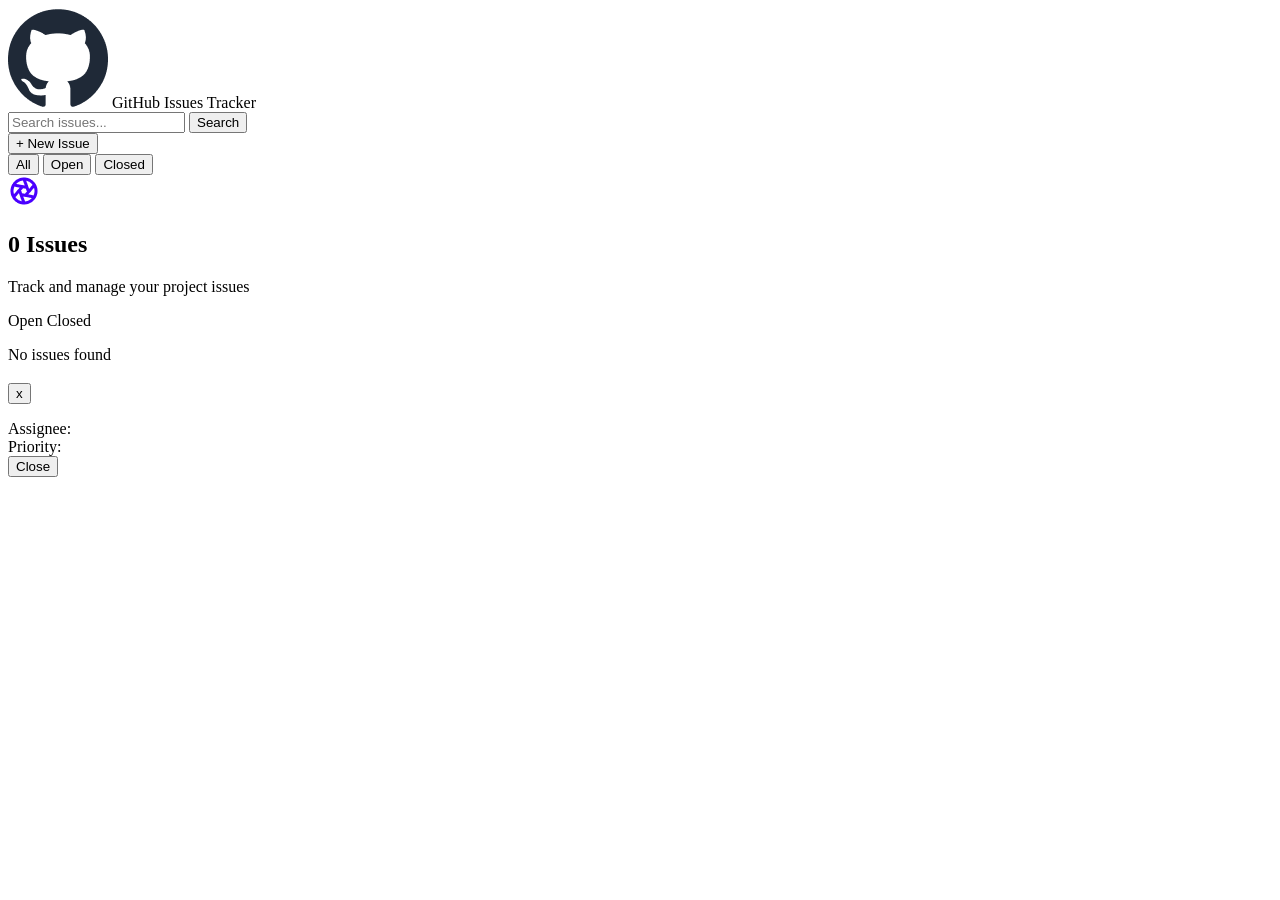
==== main.html @ 6d7fa6a0 "added main page HTML with navbar, tab section, cards grid, and modal structure" ====
<!DOCTYPE html>
<html lang="en">

<head>
    <meta charset="UTF-8">
    <meta name="viewport" content="width=device-width, initial-scale=1.0">
    <title>GitHub Issues Tracker - Login</title>
    <link rel="preconnect" href="https://fonts.googleapis.com">
    <link rel="preconnect" href="https://fonts.gstatic.com" crossorigin>
    <link
        href="https://fonts.googleapis.com/css2?family=Geist:wght@100..900&family=Inter:ital,opsz,wght@0,14..32,100..900;1,14..32,100..900&display=swap"
        rel="stylesheet">
    <title>GitHub Issues Tracker</title>
</head>

<body>

    <nav class="navbar">
        <div class="nav-inner">
            <div class="nav-brand">
                <img class="nav-logo" src="./assets/github-logo.png" alt="GitHub Logo">
                <span class="nav-title">GitHub Issues Tracker</span>
            </div>
            <div class="nav-right">
                <div class="search-wrap">
                    <input type="text" class="search-input" id="search-input" placeholder="Search issues...">
                    <button class="search-btn" onclick="handleSearch()">Search</button>
                </div>
                <button class="new-issue-btn">+ New Issue</button>
            </div>
        </div>
    </nav>

    <div class="main-content">

        <div class="tab-section">
            <div class="tab-wrap">
                <button class="tab-btn active-tab" id="tab-All" onclick="switchTab('All')">All</button>
                <button class="tab-btn" id="tab-Open" onclick="switchTab('Open')">Open</button>
                <button class="tab-btn" id="tab-Closed" onclick="switchTab('Closed')">Closed</button>
            </div>
        </div>

        <div class="issues-container">
            <div class="issues-header">
                <div class="issues-header-left">

                    <div class="header-icon-wrap">
                        <img class="header-icon" src="./assets/Aperture.png" alt="">
                    </div>
                    <div>
                        <h2 class="issues-count-text" id="issues-count-text">0 Issues</h2>
                        <p class="issues-sub">Track and manage your project issues</p>
                    </div>
                </div>
                <div class="issues-header-right">
                    <span class="legend open-legend">Open</span>
                    <span class="legend closed-legend">Closed</span>
                </div>
            </div>

            <div class="spinner-wrap" id="spinner-wrap">
                <div class="spinner"></div>
            </div>

            <div class="cards-grid" id="cards-grid"></div>

            <div class="empty-state hidden" id="empty-state">
                <p class="empty-text">No issues found</p>
            </div>
        </div>

    </div>

    <div class="modal-overlay hidden" id="modal-overlay" onclick="closeModal(event)">
        <div class="modal-box" id="modal-box">
            <div class="modal-header">
                <div class="modal-status-icon" id="modal-status-icon"></div>
                <div class="modal-header-info">
                    <h3 class="modal-title" id="modal-title"></h3>
                    <p class="modal-meta" id="modal-meta"></p>
                </div>
                <button class="modal-close-btn" onclick="closeModalBtn()">x</button>
            </div>

            <div class="modal-labels-row" id="modal-labels-row"></div>

            <p class="modal-description" id="modal-description"></p>

            <div class="modal-details">
                <div class="modal-detail-row">
                    <span class="modal-detail-label">Assignee:</span>
                    <span class="modal-detail-value" id="modal-assignee"></span>
                </div>
                <div class="modal-detail-row">
                    <span class="modal-detail-label">Priority:</span>
                    <span class="modal-detail-value" id="modal-priority"></span>
                </div>
            </div>

            <button class="modal-close-issue-btn" onclick="closeModalBtn()">Close</button>
        </div>
    </div>

</body>

</html>
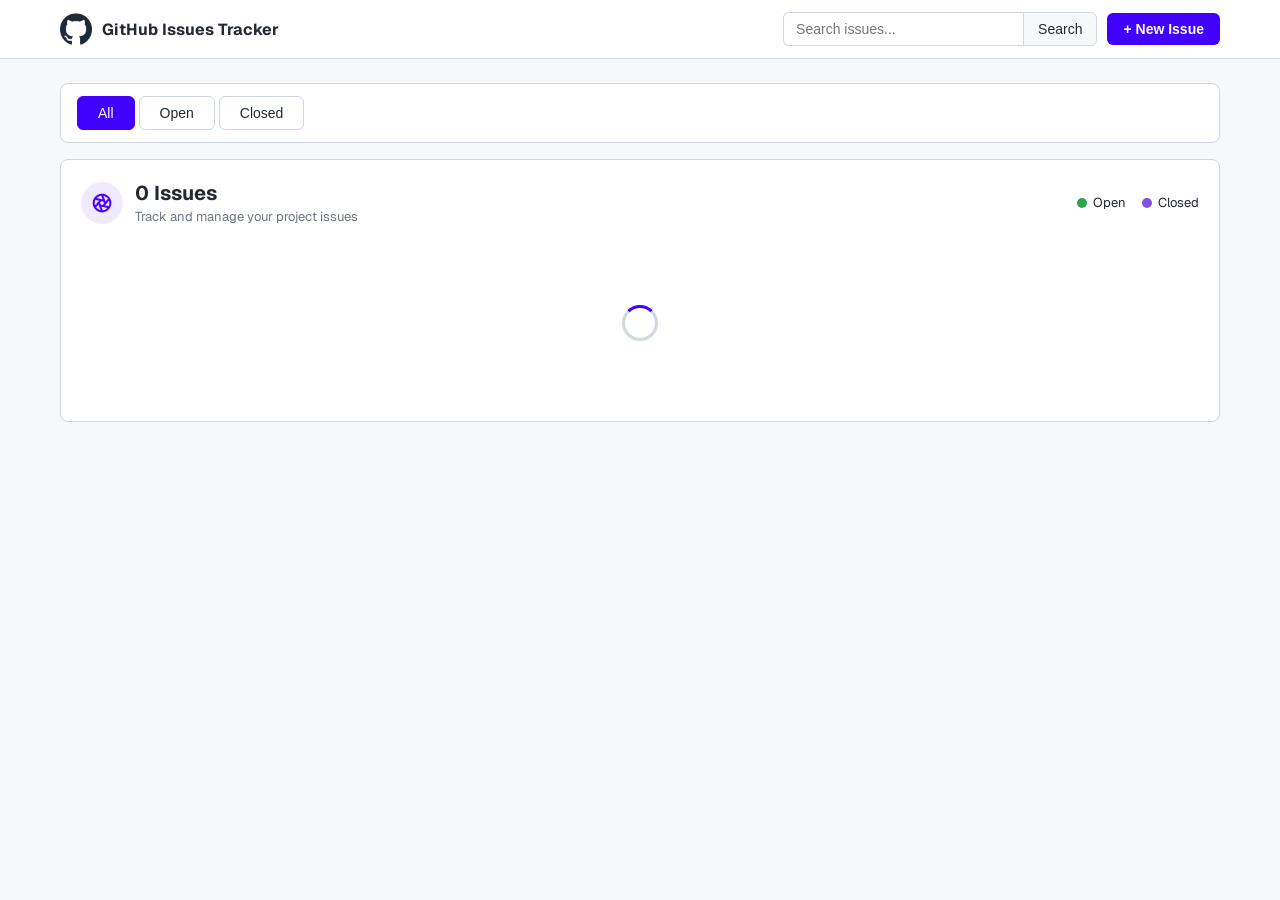
==== commit 532deafe: "add main page CSS for navbar, tabs, cards grid, spinner and modal" ====
--- a/main.html
+++ b/main.html
@@ -11,6 +11,7 @@
         href="https://fonts.googleapis.com/css2?family=Geist:wght@100..900&family=Inter:ital,opsz,wght@0,14..32,100..900;1,14..32,100..900&display=swap"
         rel="stylesheet">
     <title>GitHub Issues Tracker</title>
+    <link rel="stylesheet" href="style.css">
 </head>
 
 <body>
--- a/style.css
+++ b/style.css
@@ -0,0 +1,535 @@
+* {
+    margin: 0;
+    padding: 0;
+    box-sizing: border-box;
+}
+
+body {
+    font-family: "Geist", sans-serif;
+    background-color: #f6f8fa;
+    min-height: 100vh;
+}
+
+.navbar {
+    background-color: white;
+    border-bottom: 1px solid #d0d7de;
+    position: sticky;
+    top: 0;
+    z-index: 100;
+}
+
+.nav-inner {
+    max-width: 1200px;
+    margin: 0 auto;
+    padding: 12px 20px;
+    display: flex;
+    align-items: center;
+    justify-content: space-between;
+    gap: 16px;
+}
+
+.nav-brand {
+    display: flex;
+    align-items: center;
+    gap: 10px;
+}
+
+.nav-logo {
+    width: 32px;
+    height: 32px;
+}
+
+.nav-title {
+    font-size: 16px;
+    font-weight: bold;
+    color: #24292f;
+    white-space: nowrap;
+}
+
+.nav-right {
+    display: flex;
+    align-items: center;
+    gap: 10px;
+}
+
+.search-wrap {
+    display: flex;
+    align-items: center;
+    gap: 0;
+}
+
+.search-input {
+    padding: 8px 12px;
+    border: 1px solid #d0d7de;
+    border-right: none;
+    border-radius: 6px 0 0 6px;
+    font-size: 14px;
+    width: 240px;
+    outline: none;
+    color: #24292f;
+}
+
+.search-input:focus {
+    border-color: #4200ff;
+    box-shadow: 0 0 0 3px rgba(66, 0, 255, 0.1);
+}
+
+.search-btn {
+    padding: 8px 14px;
+    background-color: #f6f8fa;
+    border: 1px solid #d0d7de;
+    border-radius: 0 6px 6px 0;
+    font-size: 14px;
+    cursor: pointer;
+    color: #24292f;
+}
+
+.search-btn:hover {
+    background-color: #e9ecef;
+}
+
+.new-issue-btn {
+    padding: 8px 16px;
+    background-color: #4200ff;
+    color: white;
+    border: none;
+    border-radius: 6px;
+    font-size: 14px;
+    font-weight: bold;
+    cursor: pointer;
+    white-space: nowrap;
+}
+
+.new-issue-btn:hover {
+    background-color: #3500cc;
+}
+
+.main-content {
+    max-width: 1200px;
+    margin: 0 auto;
+    padding: 24px 20px;
+}
+
+
+.tab-section {
+    background-color: white;
+    border: 1px solid #d0d7de;
+    border-radius: 8px;
+    padding: 12px 16px;
+    margin-bottom: 16px;
+}
+
+.tab-wrap {
+    display: flex;
+    gap: 4px;
+}
+
+.tab-btn {
+    padding: 8px 20px;
+    border: 1px solid #d0d7de;
+    border-radius: 6px;
+    background-color: white;
+    font-size: 14px;
+    cursor: pointer;
+    color: #24292f;
+}
+
+.tab-btn:hover {
+    background-color: #f6f8fa;
+}
+
+.active-tab {
+    background-color: #4200ff;
+    color: white;
+    border-color: #4200ff;
+}
+
+.active-tab:hover {
+    background-color: #3500cc;
+}
+
+.issues-container {
+    background-color: white;
+    border: 1px solid #d0d7de;
+    border-radius: 8px;
+    padding: 20px;
+}
+
+.issues-header {
+    display: flex;
+    align-items: center;
+    justify-content: space-between;
+    margin-bottom: 20px;
+    flex-wrap: wrap;
+    gap: 12px;
+}
+
+.issues-header-left {
+    display: flex;
+    align-items: center;
+    gap: 12px;
+}
+
+.header-icon-wrap {
+    width: 42px;
+    height: 42px;
+    background-color: #f0eaff;
+    border-radius: 50%;
+    display: flex;
+    align-items: center;
+    justify-content: center;
+}
+
+.header-icon {
+    width: 22px;
+    height: 22px;
+}
+
+.issues-count-text {
+    font-size: 20px;
+    font-weight: bold;
+    color: #24292f;
+}
+
+.issues-sub {
+    font-size: 13px;
+    color: #6e7781;
+    margin-top: 2px;
+}
+
+.issues-header-right {
+    display: flex;
+    align-items: center;
+    gap: 16px;
+}
+
+.legend {
+    font-size: 13px;
+    display: flex;
+    align-items: center;
+    gap: 6px;
+    color: #24292f;
+}
+
+.legend::before {
+    content: "";
+    display: inline-block;
+    width: 10px;
+    height: 10px;
+    border-radius: 50%;
+}
+
+.open-legend::before {
+    background-color: #2da44e;
+}
+
+.closed-legend::before {
+    background-color: #8250df;
+}
+
+.spinner-wrap {
+    display: flex;
+    justify-content: center;
+    padding: 60px 0;
+}
+
+.spinner {
+    width: 36px;
+    height: 36px;
+    border: 3px solid #d0d7de;
+    border-top-color: #4200ff;
+    border-radius: 50%;
+    animation: spin 0.8s linear infinite;
+}
+
+@keyframes spin {
+    to { transform: rotate(360deg); }
+}
+
+.spinner-wrap.hidden {
+    display: none;
+}
+
+
+.cards-grid {
+    display: grid;
+    grid-template-columns: repeat(4, 1fr);
+    gap: 14px;
+}
+
+.issue-card {
+    border: 1px solid #d0d7de;
+    border-radius: 8px;
+    padding: 14px;
+    cursor: pointer;
+    background-color: white;
+    transition: box-shadow 0.2s;
+    border-top-width: 3px;
+}
+
+.issue-card:hover {
+    box-shadow: 0 4px 12px rgba(0, 0, 0, 0.1);
+}
+
+.issue-card.open-card {
+    border-top-color: #2da44e;
+}
+
+.issue-card.closed-card {
+    border-top-color: #8250df;
+}
+
+.card-top-row {
+    display: flex;
+    align-items: center;
+    justify-content: space-between;
+    margin-bottom: 10px;
+}
+
+.card-status-icon {
+    width: 18px;
+    height: 18px;
+}
+
+.priority-badge {
+    font-size: 11px;
+    font-weight: bold;
+    padding: 3px 8px;
+    border-radius: 12px;
+}
+
+.priority-high {
+    background-color: #ffeef0;
+    color: #cf222e;
+}
+
+.priority-medium {
+    background-color: #fff8c5;
+    color: #9a6700;
+}
+
+.priority-low {
+    background-color: #f0f0f0;
+    color: #6e7781;
+}
+
+.card-title {
+    font-size: 14px;
+    font-weight: bold;
+    color: #24292f;
+    margin-bottom: 6px;
+    line-height: 1.4;
+}
+
+.card-desc {
+    font-size: 12px;
+    color: #6e7781;
+    line-height: 1.5;
+    margin-bottom: 10px;
+    display: -webkit-box;
+    -webkit-line-clamp: 2;
+    -webkit-box-orient: vertical;
+    overflow: hidden;
+}
+
+.card-labels {
+    display: flex;
+    flex-wrap: wrap;
+    gap: 5px;
+    margin-bottom: 10px;
+}
+
+.label-tag {
+    font-size: 11px;
+    padding: 3px 8px;
+    border-radius: 12px;
+    border: 1px solid;
+    font-weight: 500;
+}
+
+.label-bug {
+    background-color: #ffeef0;
+    color: #cf222e;
+    border-color: #ffc9cc;
+}
+
+.label-help {
+    background-color: #fff8c5;
+    color: #9a6700;
+    border-color: #f0ce6b;
+}
+
+.label-enhancement {
+    background-color: #dafbe1;
+    color: #1a7f37;
+    border-color: #82cfaa;
+}
+
+.label-default {
+    background-color: #f6f8fa;
+    color: #57606a;
+    border-color: #d0d7de;
+}
+
+.card-footer {
+    border-top: 1px solid #f0f0f0;
+    padding-top: 8px;
+    margin-top: 4px;
+}
+
+.card-issue-num {
+    font-size: 12px;
+    color: #57606a;
+    margin-bottom: 2px;
+}
+
+.card-date {
+    font-size: 11px;
+    color: #6e7781;
+}
+
+.empty-state {
+    text-align: center;
+    padding: 60px 20px;
+    color: #6e7781;
+}
+
+.empty-text {
+    font-size: 16px;
+}
+
+.empty-state.hidden {
+    display: none;
+}
+
+.modal-overlay {
+    position: fixed;
+    inset: 0;
+    background-color: rgba(0, 0, 0, 0.5);
+    display: flex;
+    align-items: center;
+    justify-content: center;
+    z-index: 999;
+    padding: 20px;
+}
+
+.modal-overlay.hidden {
+    display: none;
+}
+
+.modal-box {
+    background-color: white;
+    border-radius: 10px;
+    padding: 28px;
+    width: 100%;
+    max-width: 520px;
+    max-height: 90vh;
+    overflow-y: auto;
+}
+
+.modal-header {
+    display: flex;
+    align-items: flex-start;
+    gap: 12px;
+    margin-bottom: 14px;
+}
+
+.modal-status-icon {
+    width: 20px;
+    height: 20px;
+    flex-shrink: 0;
+    margin-top: 2px;
+}
+
+.modal-status-icon svg {
+    width: 20px;
+    height: 20px;
+}
+
+.modal-header-info {
+    flex: 1;
+}
+
+.modal-title {
+    font-size: 16px;
+    font-weight: bold;
+    color: #24292f;
+    margin-bottom: 4px;
+}
+
+.modal-meta {
+    font-size: 13px;
+    color: #6e7781;
+}
+
+.modal-close-btn {
+    background: none;
+    border: none;
+    font-size: 18px;
+    cursor: pointer;
+    color: #6e7781;
+    padding: 0 4px;
+    flex-shrink: 0;
+}
+
+.modal-close-btn:hover {
+    color: #24292f;
+}
+
+.modal-labels-row {
+    display: flex;
+    flex-wrap: wrap;
+    gap: 6px;
+    margin-bottom: 14px;
+}
+
+.modal-description {
+    font-size: 14px;
+    color: #24292f;
+    line-height: 1.6;
+    margin-bottom: 20px;
+    padding-bottom: 16px;
+    border-bottom: 1px solid #d0d7de;
+}
+
+.modal-details {
+    display: flex;
+    flex-direction: column;
+    gap: 10px;
+    margin-bottom: 20px;
+}
+
+.modal-detail-row {
+    display: flex;
+    align-items: center;
+    gap: 8px;
+    font-size: 14px;
+}
+
+.modal-detail-label {
+    color: #6e7781;
+    min-width: 80px;
+}
+
+.modal-detail-value {
+    color: #24292f;
+    font-weight: 500;
+}
+
+.modal-close-issue-btn {
+    padding: 8px 20px;
+    background-color: white;
+    border: 1px solid #d0d7de;
+    border-radius: 6px;
+    font-size: 14px;
+    cursor: pointer;
+    color: #24292f;
+}
+
+.modal-close-issue-btn:hover {
+    background-color: #f6f8fa;
+}
+
+body.no-scroll {
+    overflow: hidden;
+}
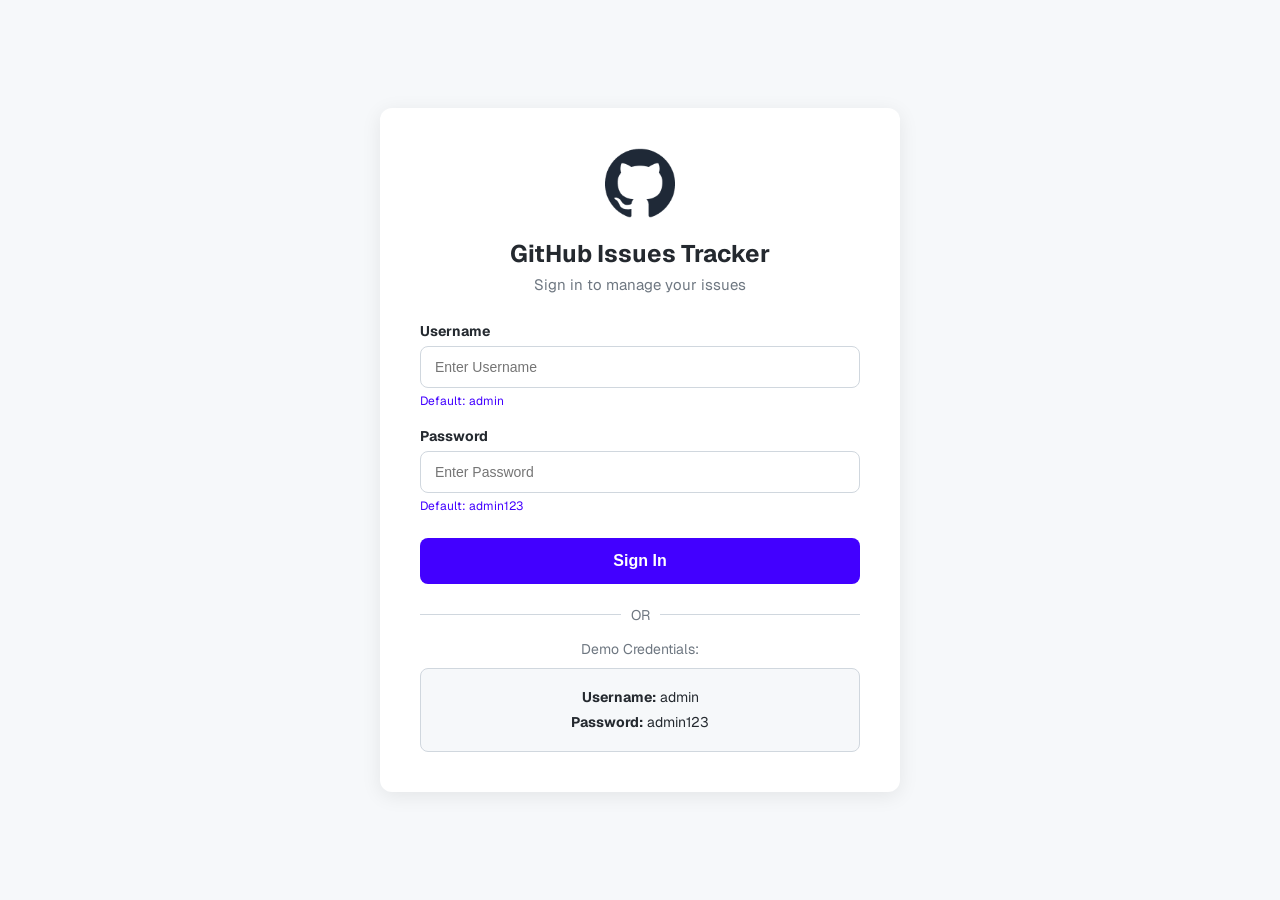
==== commit 7b8b2a0d: "fetch issues from API and render cards with status icon, priority, labels, and author" ====
--- a/main.html
+++ b/main.html
@@ -102,6 +102,7 @@
             <button class="modal-close-issue-btn" onclick="closeModalBtn()">Close</button>
         </div>
     </div>
+    <script src="main.js"></script>
 
 </body>
 
